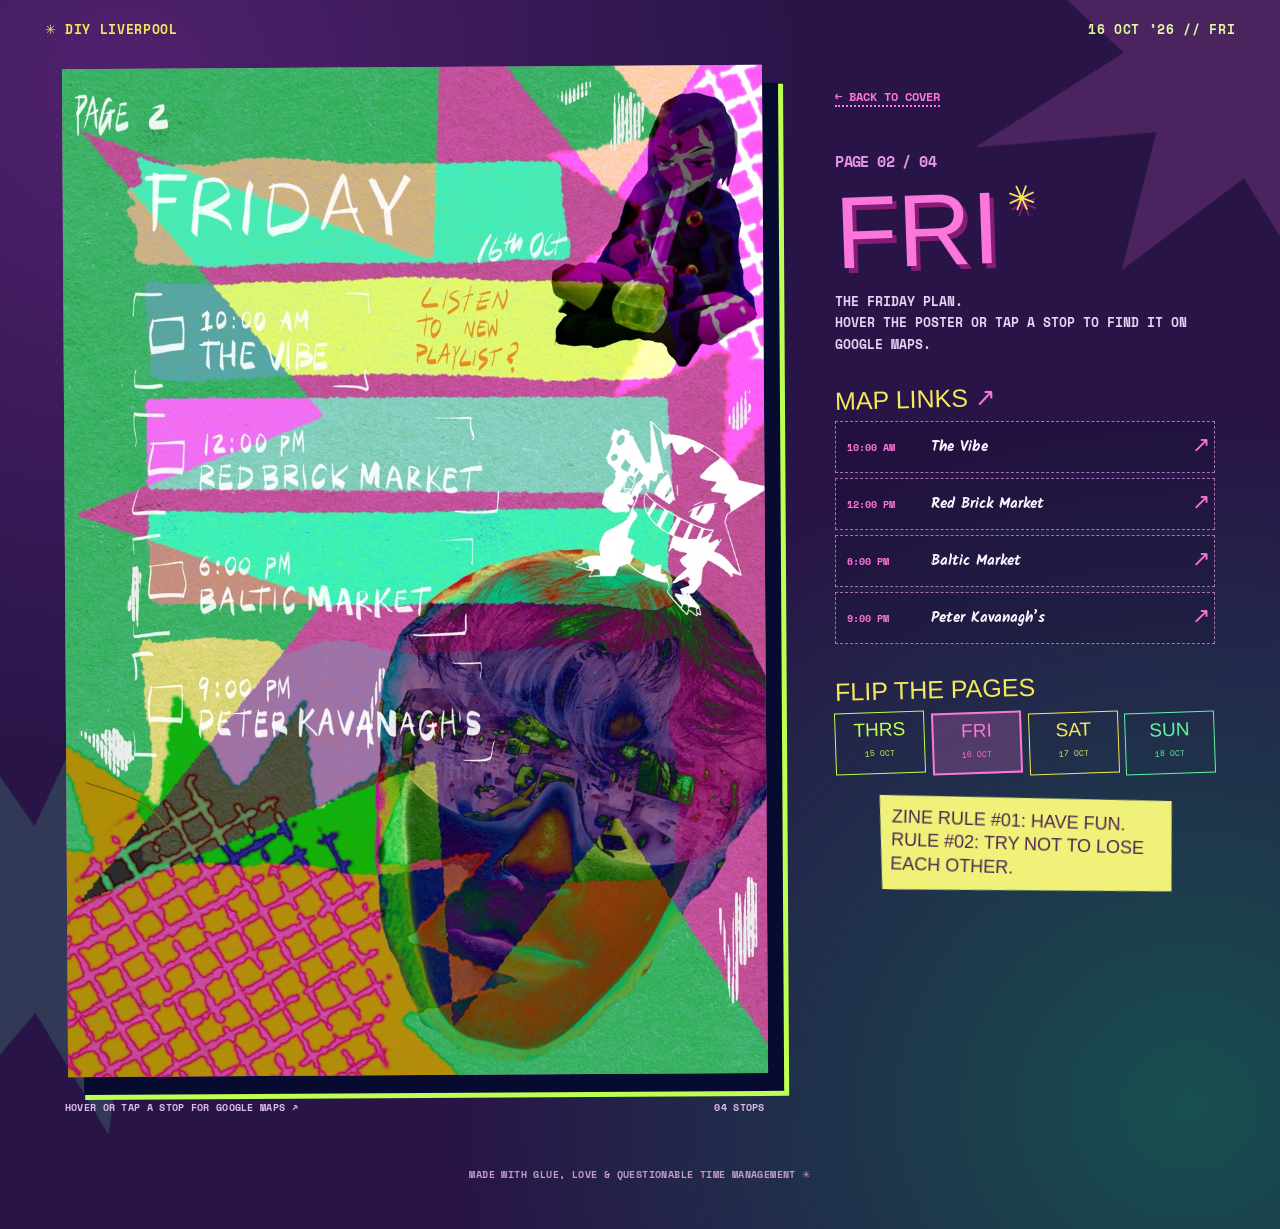
==== friday.html @ cee012ad "Add files via upload" ====
<!DOCTYPE html>
<html lang="en">
<head>
  <meta charset="utf-8">
  <meta name="viewport" content="width=device-width,initial-scale=1,viewport-fit=cover">
  <meta name="theme-color" content="#291349">
  <meta name="description" content="A loud, DIY, four-day Liverpool zine: places to eat, drink, wander and scream. 15—18 October 2026.">
  <link rel="icon" href="assets/favicon.svg" type="image/svg+xml">
  <link rel="stylesheet" href="assets/styles.css">
  <title>Friday · My DIY Guide to Liverpool</title>
</head>
<body class="day-page day-page--friday" style="--accent:#fc76db">

  <a class="skip-link" href="#main">Skip to itinerary</a>
  <div class="ambient-splat ambient-splat--one" aria-hidden="true"></div>
  <div class="ambient-splat ambient-splat--two" aria-hidden="true"></div>
  <header class="top-strip"><a href="index.html">✳ DIY LIVERPOOL</a><span>16 OCT ’26 // FRI</span></header>
  <main id="main" class="site-layout site-layout--day">
    <div class="poster-holder">
      <div class="poster poster--day" aria-label="Interactive Friday itinerary poster with clickable Google Maps locations">
        <img src="assets/friday.jpg" alt="Original Friday DIY zine artwork with handwritten times, activity names and vivid collage illustrations." width="1067" height="1536" fetchpriority="high">
        <a class="stop-hotspot" href="https://www.google.com/maps/search/?api=1&amp;query=The%20Vibe%20Cafe%20Liverpool" target="_blank" rel="noopener noreferrer" style="--x:9.091%;--y:20.378%;--w:75.726%;--h:10.221%;" aria-label="Open The Vibe in Google Maps — 10:00 AM"><span class="stop-hotspot__badge" aria-hidden="true">MAP ↗</span></a>
<a class="stop-hotspot" href="https://www.google.com/maps/search/?api=1&amp;query=Red%20Brick%20Market%20Liverpool" target="_blank" rel="noopener noreferrer" style="--x:8.529%;--y:31.641%;--w:76.101%;--h:11.263%;" aria-label="Open Red Brick Market in Google Maps — 12:00 PM"><span class="stop-hotspot__badge" aria-hidden="true">MAP ↗</span></a>
<a class="stop-hotspot" href="https://www.google.com/maps/search/?api=1&amp;query=Baltic%20Market%20Liverpool" target="_blank" rel="noopener noreferrer" style="--x:8.622%;--y:43.945%;--w:50.890%;--h:9.375%;" aria-label="Open Baltic Market in Google Maps — 6:00 PM"><span class="stop-hotspot__badge" aria-hidden="true">MAP ↗</span></a>
<a class="stop-hotspot" href="https://www.google.com/maps/search/?api=1&amp;query=Peter%20Kavanagh%27s%20pub%20Liverpool" target="_blank" rel="noopener noreferrer" style="--x:8.810%;--y:54.557%;--w:52.577%;--h:9.570%;" aria-label="Open Peter Kavanagh’s in Google Maps — 9:00 PM"><span class="stop-hotspot__badge" aria-hidden="true">MAP ↗</span></a>
      </div>
      <div class="poster-footnote"><span>HOVER OR TAP A STOP FOR GOOGLE MAPS ↗</span><span>04 STOPS</span></div>
    </div>
    <aside class="day-aside" aria-labelledby="list-heading">
      <a class="back-home" href="index.html">← BACK TO COVER</a>
      <span class="scribble-kicker">PAGE 02 / 04</span>
      <h1>FRI<span class="h1-star" aria-hidden="true">✳</span></h1>
      <p class="aside-intro">THE FRIDAY PLAN.<br>HOVER THE POSTER OR TAP A STOP TO FIND IT ON GOOGLE MAPS.</p>
      <section aria-labelledby="list-heading">
        <h2 id="list-heading">MAP LINKS <span>↗</span></h2>
        <div class="stop-list">
          <a class="stop-list-item" href="https://www.google.com/maps/search/?api=1&amp;query=The%20Vibe%20Cafe%20Liverpool" target="_blank" rel="noopener noreferrer"><span class="stop-list-item__time">10:00 AM</span><span class="stop-list-item__name">The Vibe</span><span class="stop-list-item__out" aria-hidden="true">↗</span></a>
<a class="stop-list-item" href="https://www.google.com/maps/search/?api=1&amp;query=Red%20Brick%20Market%20Liverpool" target="_blank" rel="noopener noreferrer"><span class="stop-list-item__time">12:00 PM</span><span class="stop-list-item__name">Red Brick Market</span><span class="stop-list-item__out" aria-hidden="true">↗</span></a>
<a class="stop-list-item" href="https://www.google.com/maps/search/?api=1&amp;query=Baltic%20Market%20Liverpool" target="_blank" rel="noopener noreferrer"><span class="stop-list-item__time">6:00 PM</span><span class="stop-list-item__name">Baltic Market</span><span class="stop-list-item__out" aria-hidden="true">↗</span></a>
<a class="stop-list-item" href="https://www.google.com/maps/search/?api=1&amp;query=Peter%20Kavanagh%27s%20pub%20Liverpool" target="_blank" rel="noopener noreferrer"><span class="stop-list-item__time">9:00 PM</span><span class="stop-list-item__name">Peter Kavanagh’s</span><span class="stop-list-item__out" aria-hidden="true">↗</span></a>
        </div>
      </section>
      <div class="day-aside-bottom">
        <h2>FLIP THE PAGES</h2>
        <nav class="day-nav" aria-label="Choose an itinerary day"><a href="thursday.html" style="--ticket:#bbff4f"><span>THRS</span><small>15 OCT</small></a><a href="friday.html" aria-current="page" style="--ticket:#fc76db"><span>FRI</span><small>16 OCT</small></a><a href="saturday.html" style="--ticket:#f4e85b"><span>SAT</span><small>17 OCT</small></a><a href="sunday.html" style="--ticket:#60f5a6"><span>SUN</span><small>18 OCT</small></a></nav>
        <div class="paper-note">ZINE RULE #01: HAVE FUN.<br>RULE #02: TRY NOT TO LOSE EACH OTHER.</div>
      </div>
    </aside>
  </main>
  <nav class="mobile-dock" aria-label="Main navigation"><a href="index.html" class="dock-home" aria-label="Back to cover">✳</a><a href="thursday.html" style="--ticket:#bbff4f">THRS</a><a href="friday.html" style="--ticket:#fc76db" aria-current="page">FRI</a><a href="saturday.html" style="--ticket:#f4e85b">SAT</a><a href="sunday.html" style="--ticket:#60f5a6">SUN</a></nav>
  <footer class="site-footer">MADE WITH GLUE, LOVE &amp; QUESTIONABLE TIME MANAGEMENT ✳</footer>
</body>
</html>
---- assets/styles.css ----
@import url('https://fonts.googleapis.com/css2?family=Kalam:wght@400;700&family=Permanent+Marker&family=Space+Mono:wght@400;700&display=swap');
:root{font-synthesis:none;--bg:#281447;--violet:#34125b;--lime:#bcff4f;--pink:#fc76db;--mint:#60f5a6;--yellow:#f4e85b;--text:#faf2ff;color-scheme:dark}
*,*::before,*::after{box-sizing:border-box}
html{scroll-behavior:smooth}
body{margin:0;min-height:100vh;overflow-x:hidden;background:radial-gradient(ellipse at 10% 7%,#4f216d 0%,transparent 42%),radial-gradient(ellipse at 93% 90%,#174f4f 0%,transparent 44%),#281447;color:var(--text);font-family:'Kalam','Chalkboard SE','Comic Sans MS','Comic Neue',sans-serif}
body::before{content:'';position:fixed;inset:0;opacity:.14;pointer-events:none;z-index:-1;background-image:radial-gradient(#ffacf9 1.2px,transparent 1.5px);background-size:16px 16px;mask-image:linear-gradient(130deg,#000,transparent 75%)}
a{color:inherit}
a:focus-visible{outline:3px solid #fff973;outline-offset:4px}
.skip-link{position:fixed;top:-60px;left:10px;z-index:1000;padding:10px;background:var(--lime);color:#1b1039;font:700 14px 'Space Mono','Cousine',monospace}
.skip-link:focus{top:10px}
.ambient-splat{position:fixed;z-index:-1;pointer-events:none;opacity:.16;clip-path:polygon(48% 0%,56% 30%,80% 6%,73% 38%,100% 45%,73% 57%,93% 89%,64% 70%,48% 100%,42% 69%,7% 89%,28% 56%,0% 47%,29% 40%,13% 8%,42% 29%);width:450px;aspect-ratio:1;background:var(--pink)}
.ambient-splat--one{top:-155px;right:-170px;transform:rotate(25deg)}
.ambient-splat--two{bottom:-245px;left:-185px;transform:rotate(-20deg);background:var(--mint)}
.top-strip{min-height:58px;max-width:1440px;margin:auto;padding:15px clamp(18px,3.5vw,48px);display:flex;align-items:center;justify-content:space-between;gap:18px;color:#def9a2;font:700 clamp(10px,1.1vw,13px)/1.3 'Space Mono','Cousine',monospace;letter-spacing:.05em}
.top-strip a{text-decoration:none;color:var(--yellow)}
.top-strip a:hover{text-decoration:underline;text-decoration-style:wavy}
.site-layout{position:relative;display:grid;grid-template-columns:minmax(0,660px) minmax(255px,365px);gap:clamp(25px,5.5vw,76px);justify-content:center;align-items:start;padding:9px clamp(16px,3.5vw,48px) 20px;max-width:1450px;margin:auto}
.poster-holder{width:100%;max-width:660px;margin:0 auto}
.poster{width:100%;margin:0;position:relative;isolation:isolate;box-shadow:16px 18px 0 #080b30,19px 21px 0 2px #bdff52;transform:rotate(-.35deg);background:#bf4eac}
.poster img{display:block;width:100%;height:auto;user-select:none;-webkit-user-drag:none}
.poster-footnote{display:flex;gap:10px;justify-content:space-between;align-items:start;margin:25px 0 5px;font:700 10px/1.5 'Space Mono','Cousine',monospace;letter-spacing:.03em;color:#dbbbeb}
.cover-aside,.day-aside{min-width:0;position:sticky;top:18px;padding:22px 0}
.scribble-kicker{font:700 15px/1.3 'Space Mono','Cousine',monospace;color:var(--mint);letter-spacing:-.04em}
.cover-aside h1{font:400 clamp(68px,7vw,112px)/.89 'Permanent Marker','Marker Felt','Chalkboard SE','Comic Sans MS','Comic Neue',sans-serif;letter-spacing:-.08em;margin:20px 0 17px;transform:rotate(-3deg);color:var(--yellow);text-shadow:5px 5px 0 #f2217a}
.cover-aside h1 em{color:#70f5b5;font-style:normal;padding-left:18px}
.cover-aside>p{font:700 15px/1.45 'Kalam','Chalkboard SE','Comic Neue',sans-serif;max-width:280px;color:#f8c8f5}
.cover-sticker{height:70px;margin:-7px 0 0 38px;font:100px/.6 'Kalam','Chalkboard SE','Comic Neue',sans-serif;color:#fc79cb;transform:rotate(16deg)}
.cover-day-buttons{display:grid;grid-template-columns:1fr 1fr;gap:13px;margin:0 0 25px}
.cover-day-buttons a{position:relative;display:flex;flex-direction:column;justify-content:space-between;min-height:94px;padding:11px 15px 8px;border:2px solid var(--ticket);border-radius:3px 11px 2px 9px;color:var(--ticket);background:color-mix(in srgb,var(--ticket) 8%,transparent);text-decoration:none;transition:transform .2s ease,background-color .2s ease,box-shadow .2s ease}
.cover-day-buttons a:nth-child(1){transform:rotate(-3deg)}.cover-day-buttons a:nth-child(2){transform:rotate(2deg)}.cover-day-buttons a:nth-child(3){transform:rotate(2deg)}.cover-day-buttons a:nth-child(4){transform:rotate(-2deg)}
.cover-day-buttons a:hover,.cover-day-buttons a:focus-visible{transform:translateY(-7px) rotate(0deg);background:color-mix(in srgb,var(--ticket) 24%,transparent);box-shadow:6px 6px 0 #ef63b6}
.cover-day-buttons a>span{font:400 34px/1 'Permanent Marker','Marker Felt','Chalkboard SE','Comic Sans MS','Comic Neue',sans-serif}
.cover-day-buttons a>small{align-self:end;font:700 11px/1 'Space Mono','Cousine',monospace}
.cover-aside .fineprint{font:700 11px/1.7 'Space Mono','Cousine',monospace;color:#a5f0e0}
.side-doodle{font:55px/1 'Permanent Marker','Marker Felt','Chalkboard SE','Comic Sans MS','Comic Neue',sans-serif;color:#f698fb;transform:rotate(-9deg);margin-top:17px}.side-doodle span{color:var(--lime)}
.day-aside{padding-top:17px}
.back-home{font:700 12px/1.3 'Space Mono','Cousine',monospace;text-decoration:none;border-bottom:2px dotted var(--accent);color:var(--accent)}
.back-home:hover{color:#fff}
.day-aside .scribble-kicker{display:block;margin-top:43px;color:#e995e7}
.day-aside h1{font:400 clamp(67px,8vw,116px)/1 'Permanent Marker','Marker Felt','Chalkboard SE','Comic Sans MS','Comic Neue',sans-serif;margin:4px 0 5px;color:var(--accent);text-shadow:4px 5px 0 #831e74;transform:rotate(-2deg)}
.h1-star{font-size:36px;color:var(--yellow);vertical-align:top;display:inline-block;transform:rotate(22deg);margin:5px 0 0 7px}
.aside-intro{font:700 13px/1.65 'Space Mono','Cousine',monospace;color:#ead2f4;margin:13px 0 26px}
.day-aside h2{font:400 25px/1.2 'Permanent Marker','Marker Felt','Chalkboard SE','Comic Sans MS','Comic Neue',sans-serif;color:var(--yellow);margin:0 0 10px;transform:rotate(-1.5deg)}
.day-aside h2 span{color:var(--accent)}
.stop-list{display:grid;gap:5px}
.stop-list-item{position:relative;display:grid;grid-template-columns:75px minmax(0,1fr) 15px;align-items:center;gap:9px;min-height:52px;padding:8px 7px 8px 11px;border:1px dashed #a574b6;background:rgba(22,13,43,.26);text-decoration:none;transition:border-color .15s,background-color .15s,transform .15s}
.stop-list-item:hover,.stop-list-item:focus-visible{border-color:var(--accent);background:color-mix(in srgb,var(--accent) 15%,#281447);transform:translateX(4px)}
.stop-list-item__time{color:var(--accent);font:700 10px/1.3 'Space Mono','Cousine',monospace}
.stop-list-item__name{font:700 15px/1.1 'Kalam','Chalkboard SE','Comic Neue',sans-serif}
.stop-list-item__out{font:22px/.8 'Kalam','Chalkboard SE','Comic Neue',sans-serif;color:var(--accent)}
.day-aside-bottom{margin-top:28px}
.day-nav{display:grid;grid-template-columns:repeat(4,1fr);gap:7px}
.day-nav a{padding:7px 2px;border:1px solid var(--ticket);background:transparent;color:var(--ticket);text-decoration:none;text-align:center;transform:rotate(-2deg);transition:background .15s,transform .15s}
.day-nav a:hover,.day-nav a:focus-visible{background:color-mix(in srgb,var(--ticket) 25%,transparent);transform:translateY(-3px)}
.day-nav a[aria-current="page"]{background:color-mix(in srgb,var(--ticket) 22%,transparent);border-width:2px}
.day-nav a span{display:block;font:19px/1 'Permanent Marker','Marker Felt','Chalkboard SE','Comic Sans MS','Comic Neue',sans-serif}
.day-nav a small{font:8px/1.6 'Space Mono','Cousine',monospace}
.paper-note{margin:22px auto 0;padding:14px 13px;background:#eff179;color:#4d2650;font:18px/1.3 'Permanent Marker','Marker Felt','Chalkboard SE','Comic Sans MS','Comic Neue',sans-serif;max-width:295px;clip-path:polygon(0 4%,99% 0,100% 92%,2% 100%);transform:rotate(2deg)}
.stop-hotspot{position:absolute;z-index:3;left:var(--x);top:var(--y);width:var(--w);height:var(--h);display:block;border:2px dashed transparent;border-radius:4px;transition:background-color .18s,border-color .18s,filter .18s;text-decoration:none;-webkit-tap-highlight-color:rgba(242,241,93,.28)}
.stop-hotspot:hover,.stop-hotspot:focus-visible{background:rgba(255,251,91,.18);border-color:#feff9e;box-shadow:inset 0 0 0 2px rgba(51,6,84,.25)}
.stop-hotspot:focus-visible{outline:3px solid white;outline-offset:0}
.stop-hotspot__badge{position:absolute;right:6px;top:4px;display:block;font:700 clamp(7px,1.45vw,12px)/1.2 'Space Mono','Cousine',monospace;letter-spacing:-.05em;background:#f5fb77;color:#40144f;transform:rotate(6deg) scale(.94);padding:4px 6px;border:1px solid #40144f;box-shadow:2px 2px 0 #e22ca0;opacity:0;transition:opacity .15s,transform .15s}
.stop-hotspot:hover .stop-hotspot__badge,.stop-hotspot:focus-visible .stop-hotspot__badge{opacity:1;transform:rotate(3deg) scale(1)}
.mobile-dock{display:none}
.site-footer{text-align:center;padding:12px 15px 32px;margin:15px auto;color:#c19cc6;font:700 10px/1.5 'Space Mono','Cousine',monospace;letter-spacing:.04em}
@media (min-width:1100px){.site-layout{grid-template-columns:minmax(0,700px) minmax(320px,380px)}.poster-holder{max-width:700px}}
@media (max-width:850px){.site-layout{grid-template-columns:minmax(0,1fr);padding:8px clamp(8px,2vw,24px) 4px;gap:20px}.poster-holder{max-width:min(620px,100%)}.cover-aside,.day-aside{position:static;max-width:620px;width:100%;margin:10px auto 0;padding:18px 12px}.cover-aside h1{font-size:72px}.cover-aside .cover-sticker{display:none}.cover-day-buttons{max-width:450px}.day-aside h1{font-size:76px}.day-aside .scribble-kicker{margin-top:18px}.poster{box-shadow:7px 9px 0 #09082a,9px 11px 0 1px #bdff52}.top-strip{min-height:46px;padding:10px 16px}.mobile-dock{display:flex;justify-content:space-between;align-items:stretch;gap:4px;position:fixed;z-index:20;bottom:calc(8px + env(safe-area-inset-bottom));left:50%;transform:translateX(-50%);width:min(calc(100vw - 16px),600px);padding:7px;background:rgba(31,11,54,.94);border:1px solid #f4e85b;border-radius:12px;box-shadow:0 6px 18px #0009;backdrop-filter:blur(10px)}.mobile-dock a{flex:1 1 auto;min-width:0;border:1px solid color-mix(in srgb,var(--ticket,#f4e85b) 72%,transparent);border-radius:5px;display:grid;place-items:center;padding:10px 3px;color:var(--ticket,#f4e85b);font:clamp(15px,4.2vw,23px)/1 'Permanent Marker','Marker Felt','Chalkboard SE','Comic Sans MS','Comic Neue',sans-serif;text-decoration:none}.mobile-dock a[aria-current="page"]{background:color-mix(in srgb,var(--ticket) 25%,transparent);border-width:2px}.mobile-dock a.dock-home{max-width:53px;color:#faf6ef;font-size:24px}.mobile-dock a:active{background:rgba(249,254,80,.22)}.site-footer{padding-bottom:calc(95px + env(safe-area-inset-bottom))}}
@media (hover:none),(pointer:coarse){.stop-hotspot__badge{opacity:1;transform:rotate(6deg);font-size:clamp(6px,2.6vw,11px);padding:2px 3px;right:2px;top:3px;box-shadow:1px 1px 0 #e22ca0}.stop-hotspot{border-color:rgba(242,251,99,.22)}.stop-hotspot:active{background:rgba(250,244,98,.23)}}
@media (max-width:480px){.top-strip{font-size:9px}.poster-footnote{margin:17px 5px 5px;font-size:8px}.cover-aside>p{max-width:100%}.cover-aside h1{font-size:62px}.cover-day-buttons a>span{font-size:30px}.day-aside{padding-top:10px}.day-aside h1{font-size:68px}}
@media (prefers-reduced-motion:reduce){*,*::before,*::after{scroll-behavior:auto!important;transition:none!important}}
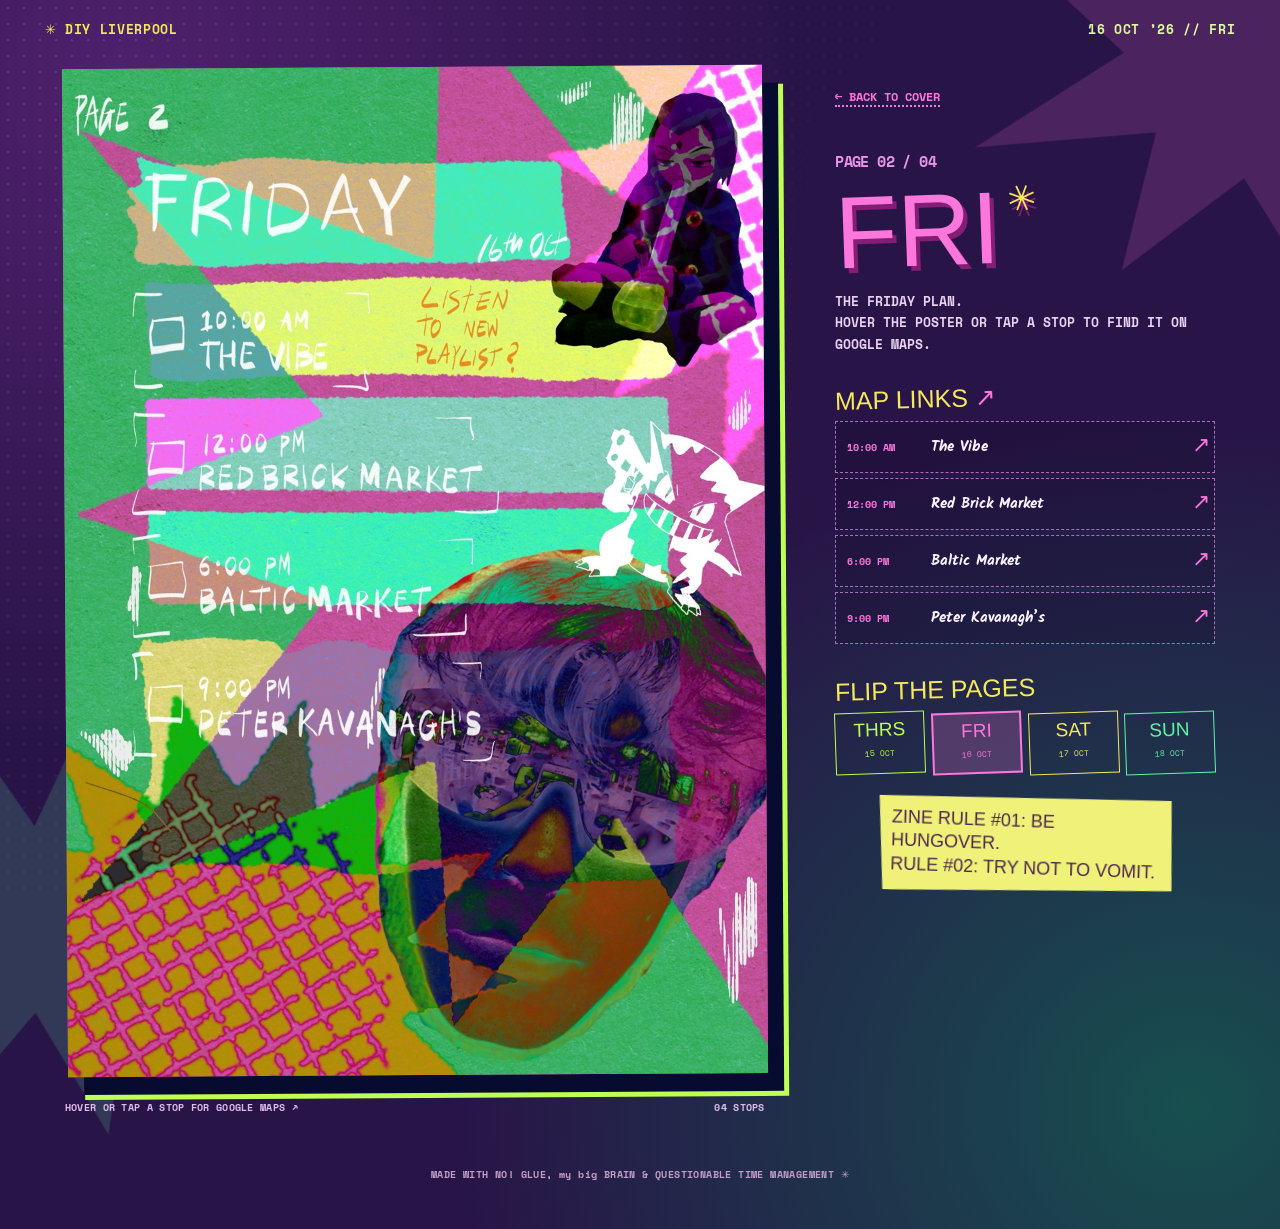
==== commit 4e9b1d2d: "Update zine rules and footer text in friday.html" ====
--- a/friday.html
+++ b/friday.html
@@ -43,11 +43,11 @@
       <div class="day-aside-bottom">
         <h2>FLIP THE PAGES</h2>
         <nav class="day-nav" aria-label="Choose an itinerary day"><a href="thursday.html" style="--ticket:#bbff4f"><span>THRS</span><small>15 OCT</small></a><a href="friday.html" aria-current="page" style="--ticket:#fc76db"><span>FRI</span><small>16 OCT</small></a><a href="saturday.html" style="--ticket:#f4e85b"><span>SAT</span><small>17 OCT</small></a><a href="sunday.html" style="--ticket:#60f5a6"><span>SUN</span><small>18 OCT</small></a></nav>
-        <div class="paper-note">ZINE RULE #01: HAVE FUN.<br>RULE #02: TRY NOT TO LOSE EACH OTHER.</div>
+        <div class="paper-note">ZINE RULE #01: BE HUNGOVER.<br>RULE #02: TRY NOT TO VOMIT.</div>
       </div>
     </aside>
   </main>
   <nav class="mobile-dock" aria-label="Main navigation"><a href="index.html" class="dock-home" aria-label="Back to cover">✳</a><a href="thursday.html" style="--ticket:#bbff4f">THRS</a><a href="friday.html" style="--ticket:#fc76db" aria-current="page">FRI</a><a href="saturday.html" style="--ticket:#f4e85b">SAT</a><a href="sunday.html" style="--ticket:#60f5a6">SUN</a></nav>
-  <footer class="site-footer">MADE WITH GLUE, LOVE &amp; QUESTIONABLE TIME MANAGEMENT ✳</footer>
+  <footer class="site-footer">MADE WITH NO! GLUE, my big BRAIN &amp; QUESTIONABLE TIME MANAGEMENT ✳</footer>
 </body>
-</html>+</html>
